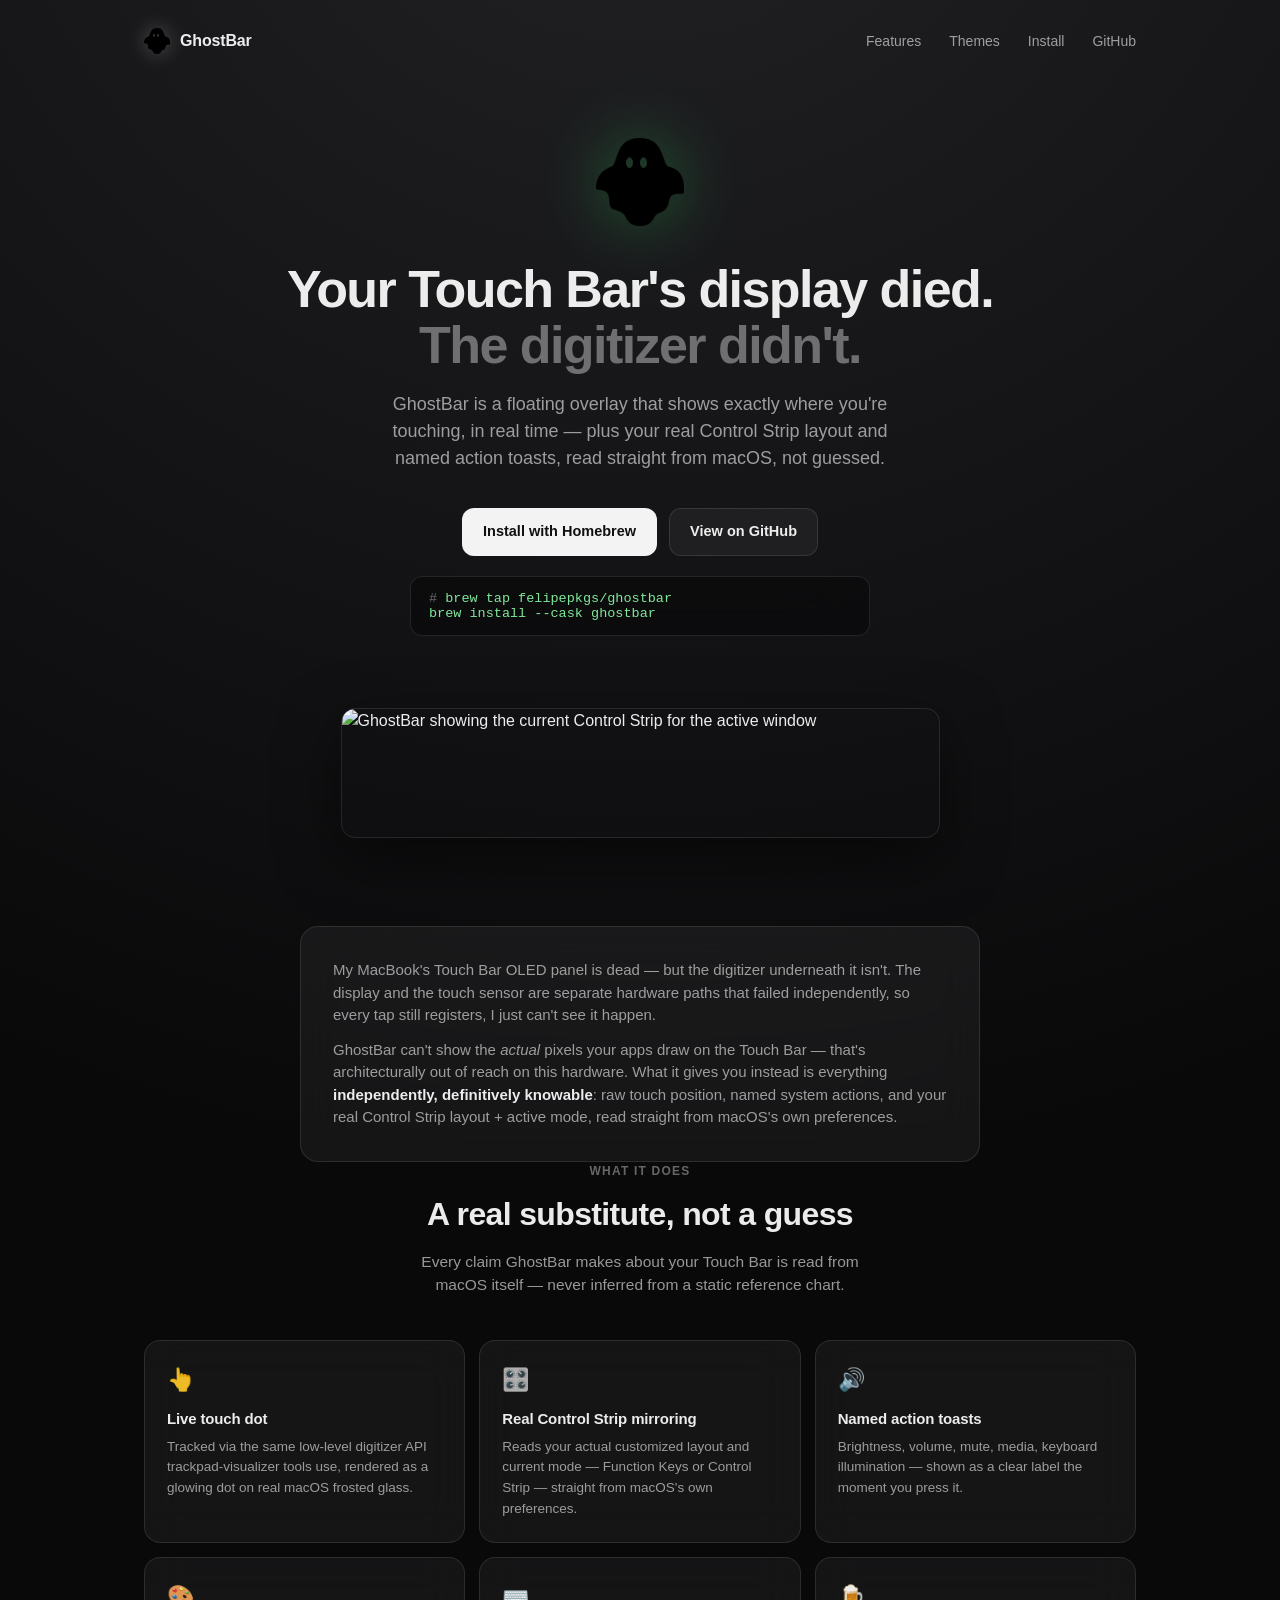
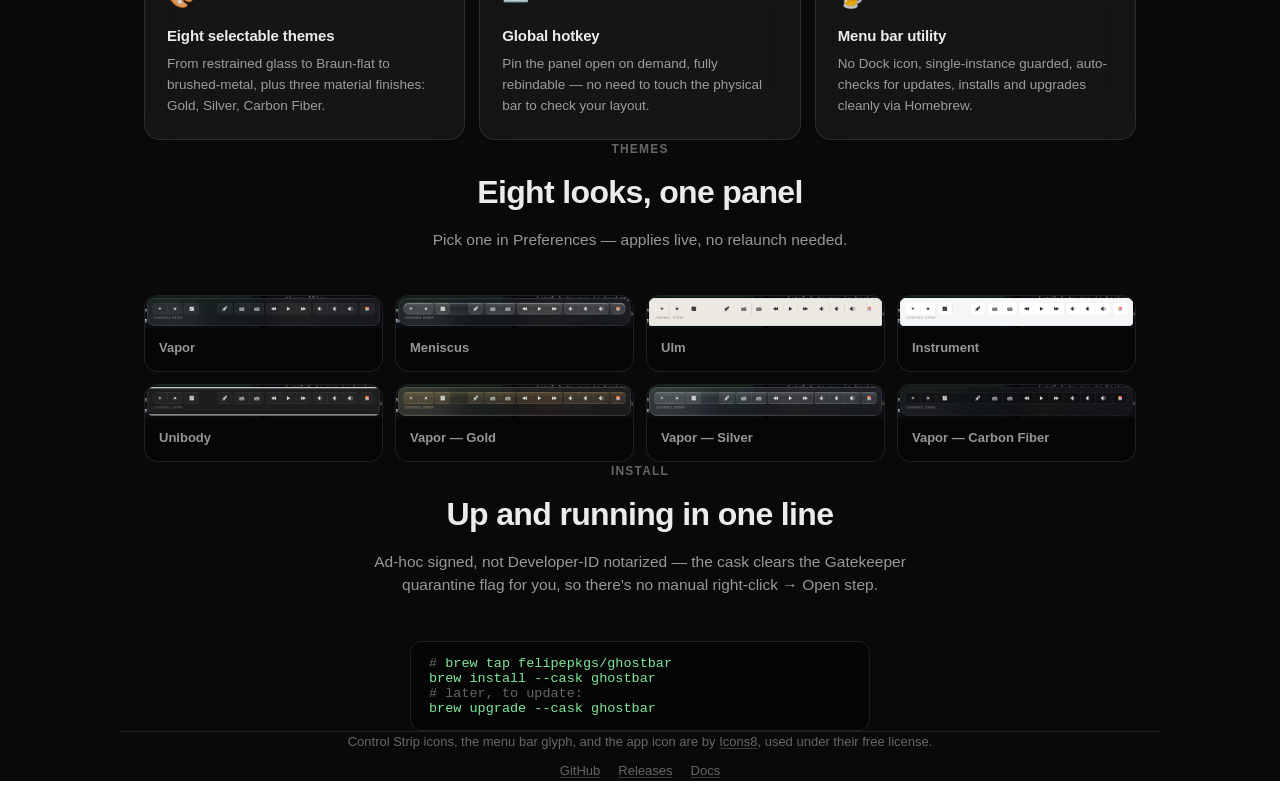
==== index.html @ c935c950 "feat: GhostBar landing page for GitHub Pages A single static page styled to echo the app's own Vapor" ====
<!DOCTYPE html>
<html lang="en">
<head>
<meta charset="UTF-8">
<meta name="viewport" content="width=device-width, initial-scale=1.0">
<title>GhostBar — a Touch Bar you can still feel</title>
<meta name="description" content="GhostBar mirrors a dead Touch Bar's display using the still-working digitizer underneath — live touch position, real Control Strip layout, named action toasts.">
<link rel="icon" href="images/ghost-logo.png">
<style>
  :root {
    --bg-top: #1a1a1d;
    --bg-bottom: #09090a;
    --glass: rgba(255,255,255,0.05);
    --glass-border: rgba(255,255,255,0.10);
    --glass-strong: rgba(255,255,255,0.09);
    --text: rgba(255,255,255,0.92);
    --text-dim: rgba(255,255,255,0.58);
    --text-faint: rgba(255,255,255,0.38);
    --accent: #30d158;
    --accent-glow: rgba(48,209,88,0.35);
  }
  * { box-sizing: border-box; }
  html { scroll-behavior: smooth; }
  body {
    margin: 0;
    background: radial-gradient(ellipse 120% 60% at 50% -10%, #232326 0%, var(--bg-top) 32%, var(--bg-bottom) 100%);
    color: var(--text);
    font-family: -apple-system, BlinkMacSystemFont, "SF Pro Text", "Segoe UI", sans-serif;
    -webkit-font-smoothing: antialiased;
    line-height: 1.5;
  }
  a { color: inherit; }
  .wrap { max-width: 1040px; margin: 0 auto; padding: 0 24px; }

  /* ---- nav ---- */
  nav.wrap {
    display: flex;
    align-items: center;
    justify-content: space-between;
    padding-top: 28px;
    padding-bottom: 28px;
  }
  .brand { display: flex; align-items: center; gap: 10px; font-weight: 600; font-size: 16px; letter-spacing: -0.01em; }
  .brand img { width: 26px; height: 26px; filter: drop-shadow(0 0 10px rgba(255,255,255,0.25)); }
  .nav-links { display: flex; gap: 28px; font-size: 14px; color: var(--text-dim); }
  .nav-links a { text-decoration: none; transition: color .15s ease; }
  .nav-links a:hover { color: var(--text); }

  /* ---- hero ---- */
  header.hero { text-align: center; padding: 56px 24px 8px; }
  .hero-ghost { width: 88px; height: 88px; margin: 0 auto 28px; filter: drop-shadow(0 0 32px var(--accent-glow)); }
  h1 {
    font-size: clamp(32px, 5vw, 52px);
    font-weight: 650;
    letter-spacing: -0.03em;
    line-height: 1.08;
    margin: 0 0 18px;
    text-wrap: balance;
  }
  h1 .dim { color: var(--text-faint); }
  .subhead {
    max-width: 560px;
    margin: 0 auto 36px;
    color: var(--text-dim);
    font-size: 18px;
    text-wrap: balance;
  }
  .cta-row { display: flex; flex-wrap: wrap; gap: 12px; justify-content: center; margin-bottom: 20px; }
  .btn {
    display: inline-flex;
    align-items: center;
    gap: 8px;
    padding: 12px 20px;
    border-radius: 12px;
    font-size: 14.5px;
    font-weight: 550;
    text-decoration: none;
    border: 1px solid var(--glass-border);
    transition: transform .15s ease, background .15s ease;
  }
  .btn:hover { transform: translateY(-1px); }
  .btn-primary { background: rgba(255,255,255,0.95); color: #101012; border-color: transparent; }
  .btn-primary:hover { background: #fff; }
  .btn-ghost { background: var(--glass); color: var(--text); backdrop-filter: blur(20px); }
  .btn-ghost:hover { background: var(--glass-strong); }

  .install-block {
    max-width: 460px;
    margin: 0 auto 64px;
    padding: 14px 18px;
    border-radius: 12px;
    background: rgba(0,0,0,0.35);
    border: 1px solid var(--glass-border);
    backdrop-filter: blur(20px);
    font: 13.5px ui-monospace, "SF Mono", Menlo, monospace;
    color: rgba(140,255,170,0.9);
    text-align: left;
    overflow-x: auto;
    white-space: pre;
  }
  .install-block .muted { color: var(--text-faint); }

  /* ---- demo ---- */
  .demo {
    display: flex;
    justify-content: center;
    padding: 0 24px 88px;
  }
  .demo img {
    max-width: 100%;
    border-radius: 14px;
    border: 1px solid var(--glass-border);
    box-shadow: 0 20px 60px rgba(0,0,0,0.5);
  }

  /* ---- sections ---- */
  section { padding: 64px 0; }
  .section-head { text-align: center; max-width: 560px; margin: 0 auto 44px; }
  .eyebrow {
    display: block;
    font-size: 12px;
    font-weight: 650;
    letter-spacing: 0.10em;
    text-transform: uppercase;
    color: var(--text-faint);
    margin-bottom: 10px;
  }
  h2 { font-size: clamp(24px, 3.4vw, 32px); font-weight: 620; letter-spacing: -0.02em; margin: 0 0 12px; text-wrap: balance; }
  .section-head p { color: var(--text-dim); font-size: 15.5px; margin: 0; text-wrap: balance; }

  /* ---- features ---- */
  .features {
    display: grid;
    grid-template-columns: repeat(3, 1fr);
    gap: 14px;
  }
  .feature {
    padding: 22px;
    border-radius: 16px;
    background: var(--glass);
    border: 1px solid var(--glass-border);
    backdrop-filter: blur(20px);
  }
  .feature .icon { font-size: 22px; margin-bottom: 12px; display: block; }
  .feature h3 { font-size: 15px; font-weight: 620; margin: 0 0 6px; letter-spacing: -0.01em; }
  .feature p { font-size: 13.5px; color: var(--text-dim); margin: 0; line-height: 1.55; }

  /* ---- themes ---- */
  .theme-grid {
    display: grid;
    grid-template-columns: repeat(4, 1fr);
    gap: 12px;
  }
  .theme-card {
    border-radius: 14px;
    overflow: hidden;
    background: rgba(0,0,0,0.3);
    border: 1px solid var(--glass-border);
  }
  .theme-card img { display: block; width: 100%; height: auto; }
  .theme-card .label {
    padding: 10px 14px 14px;
    font-size: 13px;
    font-weight: 560;
    color: var(--text-dim);
  }

  /* ---- why ---- */
  .why {
    max-width: 680px;
    margin: 0 auto;
    padding: 32px;
    border-radius: 18px;
    background: var(--glass);
    border: 1px solid var(--glass-border);
    backdrop-filter: blur(20px);
  }
  .why p { color: var(--text-dim); font-size: 15px; margin: 0 0 12px; }
  .why p:last-child { margin-bottom: 0; }
  .why strong { color: var(--text); font-weight: 600; }

  /* ---- footer ---- */
  footer {
    border-top: 1px solid var(--glass-border);
    padding: 32px 0 44px;
    text-align: center;
    color: var(--text-faint);
    font-size: 13px;
  }
  footer a { text-decoration: underline; text-underline-offset: 2px; text-decoration-color: rgba(255,255,255,0.2); }
  footer .foot-links { margin-top: 10px; display: flex; gap: 18px; justify-content: center; }

  @media (max-width: 720px) {
    .features { grid-template-columns: 1fr 1fr; }
    .theme-grid { grid-template-columns: 1fr 1fr; }
    .nav-links { display: none; }
  }
  @media (max-width: 460px) {
    .features { grid-template-columns: 1fr; }
    .theme-grid { grid-template-columns: 1fr; }
  }
</style>
</head>
<body>

<nav class="wrap">
  <div class="brand"><img src="images/ghost-logo.png" alt=""> GhostBar</div>
  <div class="nav-links">
    <a href="#features">Features</a>
    <a href="#themes">Themes</a>
    <a href="#install">Install</a>
    <a href="https://github.com/felipepkgs/GhostBar">GitHub</a>
  </div>
</nav>

<header class="hero">
  <img class="hero-ghost" src="images/ghost-logo.png" alt="GhostBar">
  <h1>Your Touch Bar's display died.<br><span class="dim">The digitizer didn't.</span></h1>
  <p class="subhead">GhostBar is a floating overlay that shows exactly where you're touching, in real time — plus your real Control Strip layout and named action toasts, read straight from macOS, not guessed.</p>
  <div class="cta-row">
    <a class="btn btn-primary" href="#install">Install with Homebrew</a>
    <a class="btn btn-ghost" href="https://github.com/felipepkgs/GhostBar">View on GitHub</a>
  </div>
  <div class="install-block"><span class="muted"># </span>brew tap felipepkgs/ghostbar
brew install --cask ghostbar</div>
</header>

<div class="demo">
  <img src="https://github.com/user-attachments/assets/3cfc8b37-b367-4935-b3df-170f5f82fe97" alt="GhostBar showing the current Control Strip for the active window" width="599" height="130">
</div>

<section id="why" class="wrap">
  <div class="why">
    <p>My MacBook's Touch Bar OLED panel is dead — but the digitizer underneath it isn't. The display and the touch sensor are separate hardware paths that failed independently, so every tap still registers, I just can't see it happen.</p>
    <p>GhostBar can't show the <em>actual</em> pixels your apps draw on the Touch Bar — that's architecturally out of reach on this hardware. What it gives you instead is everything <strong>independently, definitively knowable</strong>: raw touch position, named system actions, and your real Control Strip layout + active mode, read straight from macOS's own preferences.</p>
  </div>
</section>

<section id="features" class="wrap">
  <div class="section-head">
    <span class="eyebrow">What it does</span>
    <h2>A real substitute, not a guess</h2>
    <p>Every claim GhostBar makes about your Touch Bar is read from macOS itself — never inferred from a static reference chart.</p>
  </div>
  <div class="features">
    <div class="feature">
      <span class="icon">👆</span>
      <h3>Live touch dot</h3>
      <p>Tracked via the same low-level digitizer API trackpad-visualizer tools use, rendered as a glowing dot on real macOS frosted glass.</p>
    </div>
    <div class="feature">
      <span class="icon">🎛️</span>
      <h3>Real Control Strip mirroring</h3>
      <p>Reads your actual customized layout and current mode — Function Keys or Control Strip — straight from macOS's own preferences.</p>
    </div>
    <div class="feature">
      <span class="icon">🔊</span>
      <h3>Named action toasts</h3>
      <p>Brightness, volume, mute, media, keyboard illumination — shown as a clear label the moment you press it.</p>
    </div>
    <div class="feature">
      <span class="icon">🎨</span>
      <h3>Eight selectable themes</h3>
      <p>From restrained glass to Braun-flat to brushed-metal, plus three material finishes: Gold, Silver, Carbon Fiber.</p>
    </div>
    <div class="feature">
      <span class="icon">⌨️</span>
      <h3>Global hotkey</h3>
      <p>Pin the panel open on demand, fully rebindable — no need to touch the physical bar to check your layout.</p>
    </div>
    <div class="feature">
      <span class="icon">🍺</span>
      <h3>Menu bar utility</h3>
      <p>No Dock icon, single-instance guarded, auto-checks for updates, installs and upgrades cleanly via Homebrew.</p>
    </div>
  </div>
</section>

<section id="themes" class="wrap">
  <div class="section-head">
    <span class="eyebrow">Themes</span>
    <h2>Eight looks, one panel</h2>
    <p>Pick one in Preferences — applies live, no relaunch needed.</p>
  </div>
  <div class="theme-grid">
    <div class="theme-card"><img src="images/theme-vapor.png" alt="Vapor theme"><div class="label">Vapor</div></div>
    <div class="theme-card"><img src="images/theme-meniscus.png" alt="Meniscus theme"><div class="label">Meniscus</div></div>
    <div class="theme-card"><img src="images/theme-ulm.png" alt="Ulm theme"><div class="label">Ulm</div></div>
    <div class="theme-card"><img src="images/theme-instrument.png" alt="Instrument theme"><div class="label">Instrument</div></div>
    <div class="theme-card"><img src="images/theme-unibody.png" alt="Unibody theme"><div class="label">Unibody</div></div>
    <div class="theme-card"><img src="images/theme-vapor-gold.png" alt="Vapor Gold theme"><div class="label">Vapor — Gold</div></div>
    <div class="theme-card"><img src="images/theme-vapor-silver.png" alt="Vapor Silver theme"><div class="label">Vapor — Silver</div></div>
    <div class="theme-card"><img src="images/theme-vapor-carbon.png" alt="Vapor Carbon Fiber theme"><div class="label">Vapor — Carbon Fiber</div></div>
  </div>
</section>

<section id="install" class="wrap">
  <div class="section-head">
    <span class="eyebrow">Install</span>
    <h2>Up and running in one line</h2>
    <p>Ad-hoc signed, not Developer-ID notarized — the cask clears the Gatekeeper quarantine flag for you, so there's no manual right-click → Open step.</p>
  </div>
  <div class="install-block" style="margin-bottom: 0;"><span class="muted"># </span>brew tap felipepkgs/ghostbar
brew install --cask ghostbar
<span class="muted"># later, to update:</span>
brew upgrade --cask ghostbar</div>
</section>

<footer class="wrap">
  <div>Control Strip icons, the menu bar glyph, and the app icon are by <a href="https://icons8.com">Icons8</a>, used under their free license.</div>
  <div class="foot-links">
    <a href="https://github.com/felipepkgs/GhostBar">GitHub</a>
    <a href="https://github.com/felipepkgs/GhostBar/releases">Releases</a>
    <a href="https://github.com/felipepkgs/GhostBar/blob/master/docs/architecture.md">Docs</a>
  </div>
</footer>

</body>
</html>
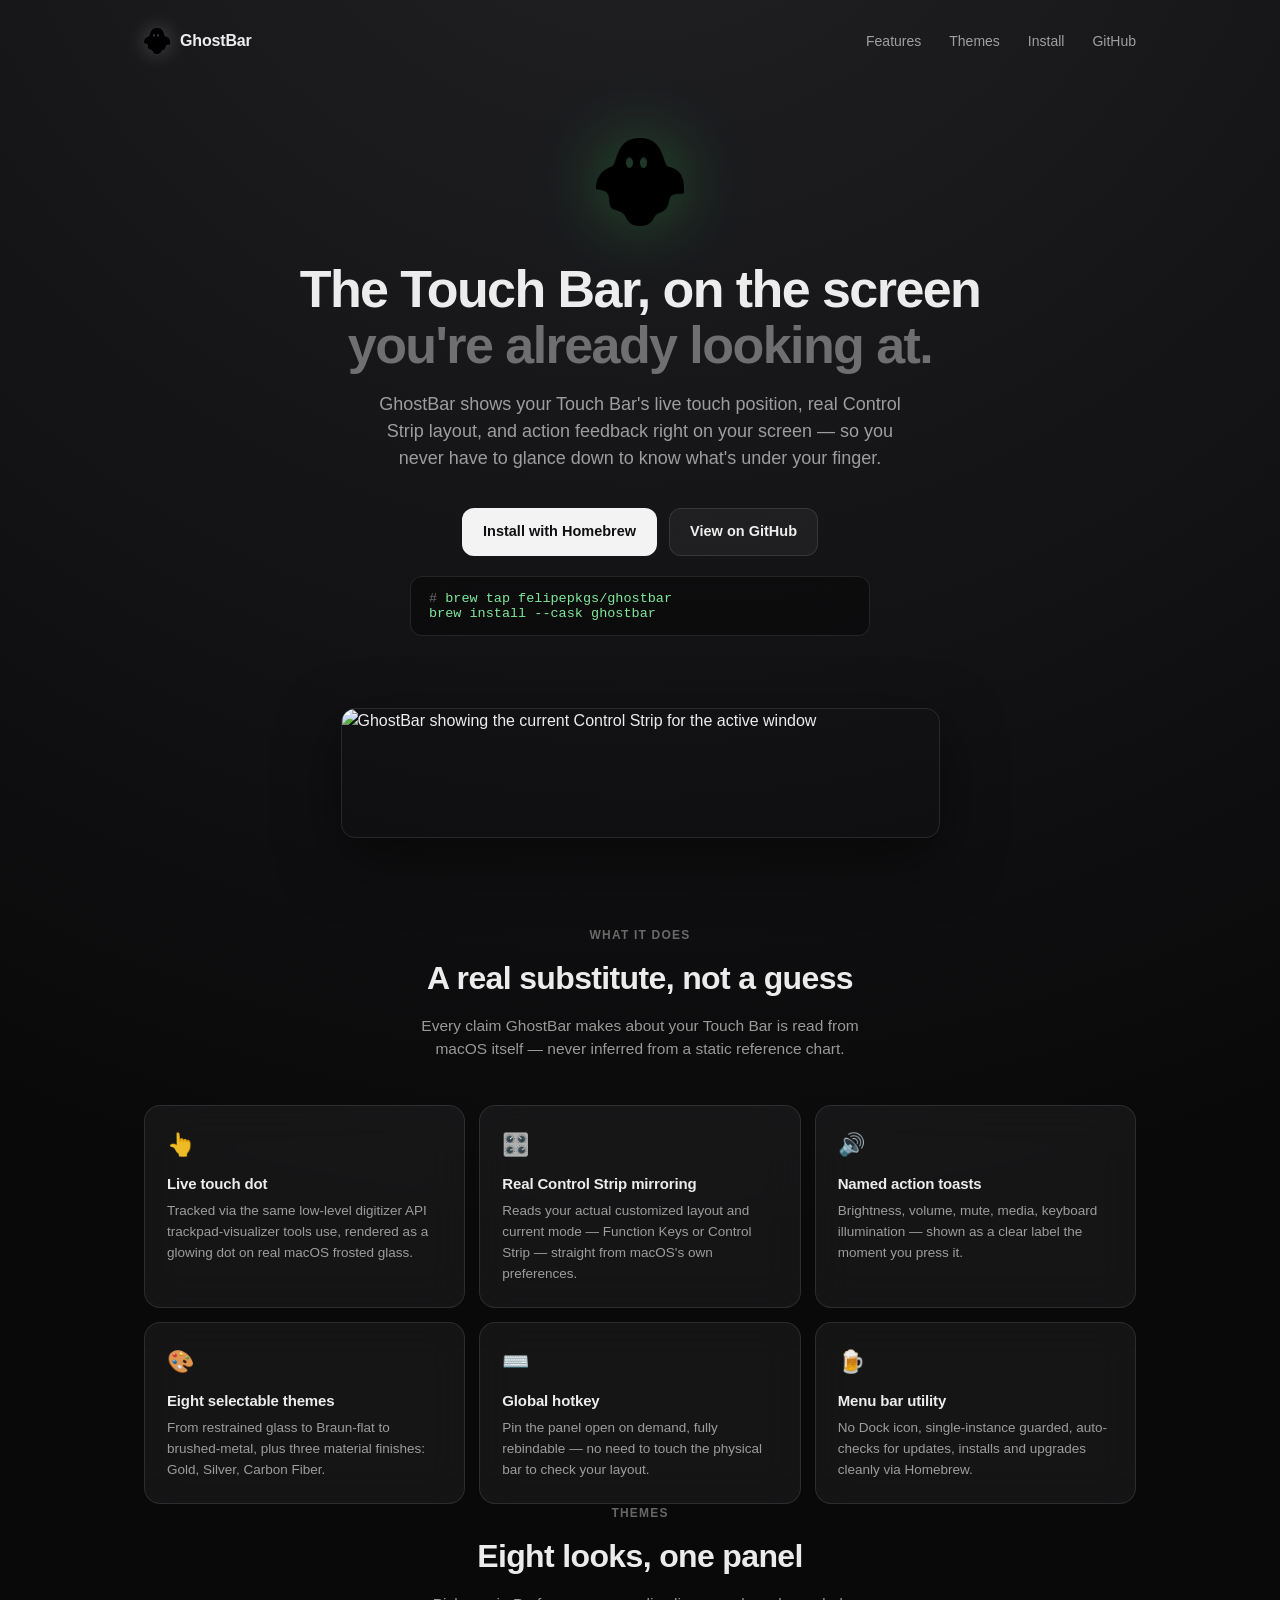
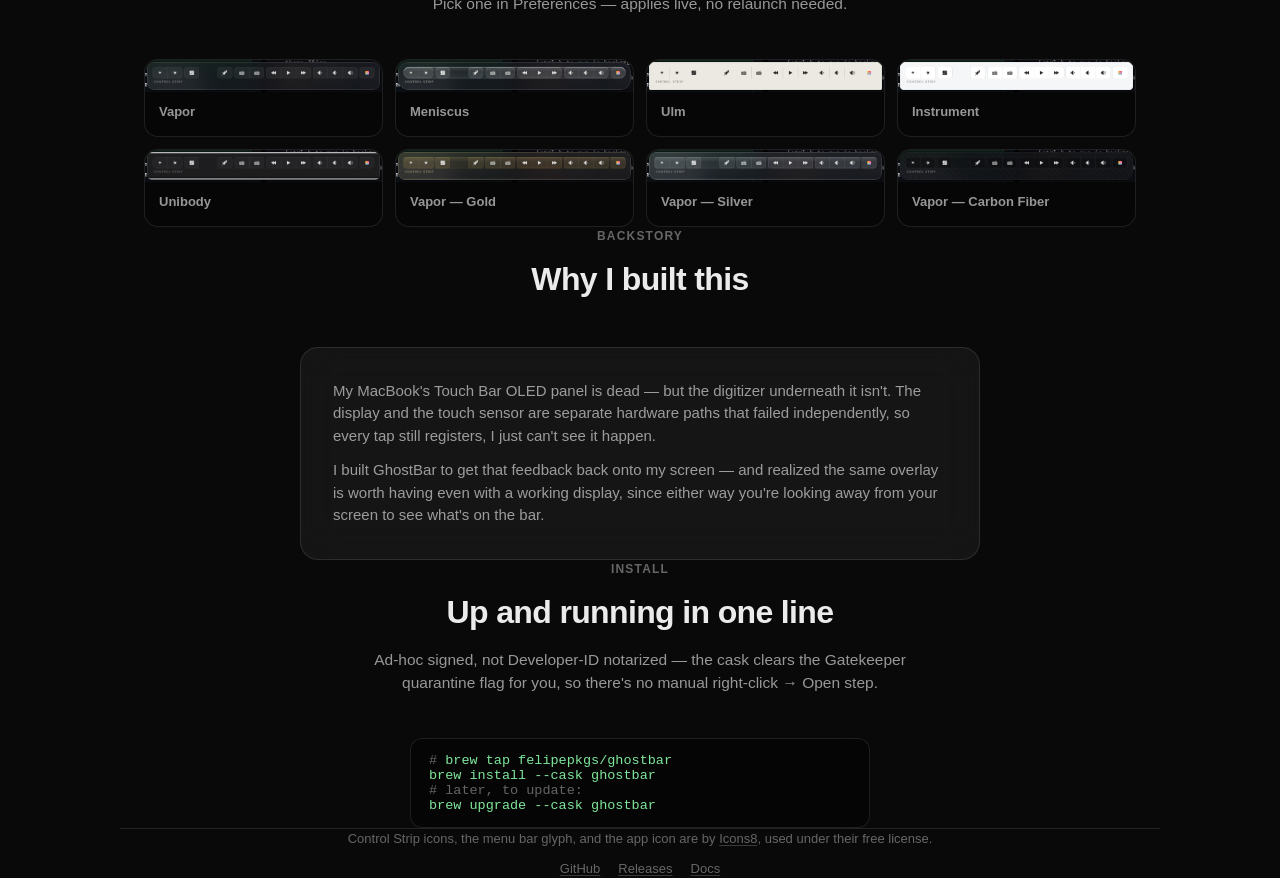
==== commit 59d0f2a1: "copy: reframe around "don't look down", move origin story to its own section Hero now leads with the" ====
--- a/index.html
+++ b/index.html
@@ -3,8 +3,8 @@
 <head>
 <meta charset="UTF-8">
 <meta name="viewport" content="width=device-width, initial-scale=1.0">
-<title>GhostBar — a Touch Bar you can still feel</title>
-<meta name="description" content="GhostBar mirrors a dead Touch Bar's display using the still-working digitizer underneath — live touch position, real Control Strip layout, named action toasts.">
+<title>GhostBar</title>
+<meta name="description" content="The Touch Bar, on the screen you're already looking at. Live touch position, real Control Strip layout, and action feedback — no more glancing down.">
 <link rel="icon" href="images/ghost-logo.png">
 <style>
   :root {
@@ -215,8 +215,8 @@
 
 <header class="hero">
   <img class="hero-ghost" src="images/ghost-logo.png" alt="GhostBar">
-  <h1>Your Touch Bar's display died.<br><span class="dim">The digitizer didn't.</span></h1>
-  <p class="subhead">GhostBar is a floating overlay that shows exactly where you're touching, in real time — plus your real Control Strip layout and named action toasts, read straight from macOS, not guessed.</p>
+  <h1>The Touch Bar, on the screen<br><span class="dim">you're already looking at.</span></h1>
+  <p class="subhead">GhostBar shows your Touch Bar's live touch position, real Control Strip layout, and action feedback right on your screen — so you never have to glance down to know what's under your finger.</p>
   <div class="cta-row">
     <a class="btn btn-primary" href="#install">Install with Homebrew</a>
     <a class="btn btn-ghost" href="https://github.com/felipepkgs/GhostBar">View on GitHub</a>
@@ -228,13 +228,6 @@
 <div class="demo">
   <img src="https://github.com/user-attachments/assets/3cfc8b37-b367-4935-b3df-170f5f82fe97" alt="GhostBar showing the current Control Strip for the active window" width="599" height="130">
 </div>
-
-<section id="why" class="wrap">
-  <div class="why">
-    <p>My MacBook's Touch Bar OLED panel is dead — but the digitizer underneath it isn't. The display and the touch sensor are separate hardware paths that failed independently, so every tap still registers, I just can't see it happen.</p>
-    <p>GhostBar can't show the <em>actual</em> pixels your apps draw on the Touch Bar — that's architecturally out of reach on this hardware. What it gives you instead is everything <strong>independently, definitively knowable</strong>: raw touch position, named system actions, and your real Control Strip layout + active mode, read straight from macOS's own preferences.</p>
-  </div>
-</section>
 
 <section id="features" class="wrap">
   <div class="section-head">
@@ -294,6 +287,17 @@
   </div>
 </section>
 
+<section id="why-built" class="wrap">
+  <div class="section-head">
+    <span class="eyebrow">Backstory</span>
+    <h2>Why I built this</h2>
+  </div>
+  <div class="why">
+    <p>My MacBook's Touch Bar OLED panel is dead — but the digitizer underneath it isn't. The display and the touch sensor are separate hardware paths that failed independently, so every tap still registers, I just can't see it happen.</p>
+    <p>I built GhostBar to get that feedback back onto my screen — and realized the same overlay is worth having even with a working display, since either way you're looking away from your screen to see what's on the bar.</p>
+  </div>
+</section>
+
 <section id="install" class="wrap">
   <div class="section-head">
     <span class="eyebrow">Install</span>
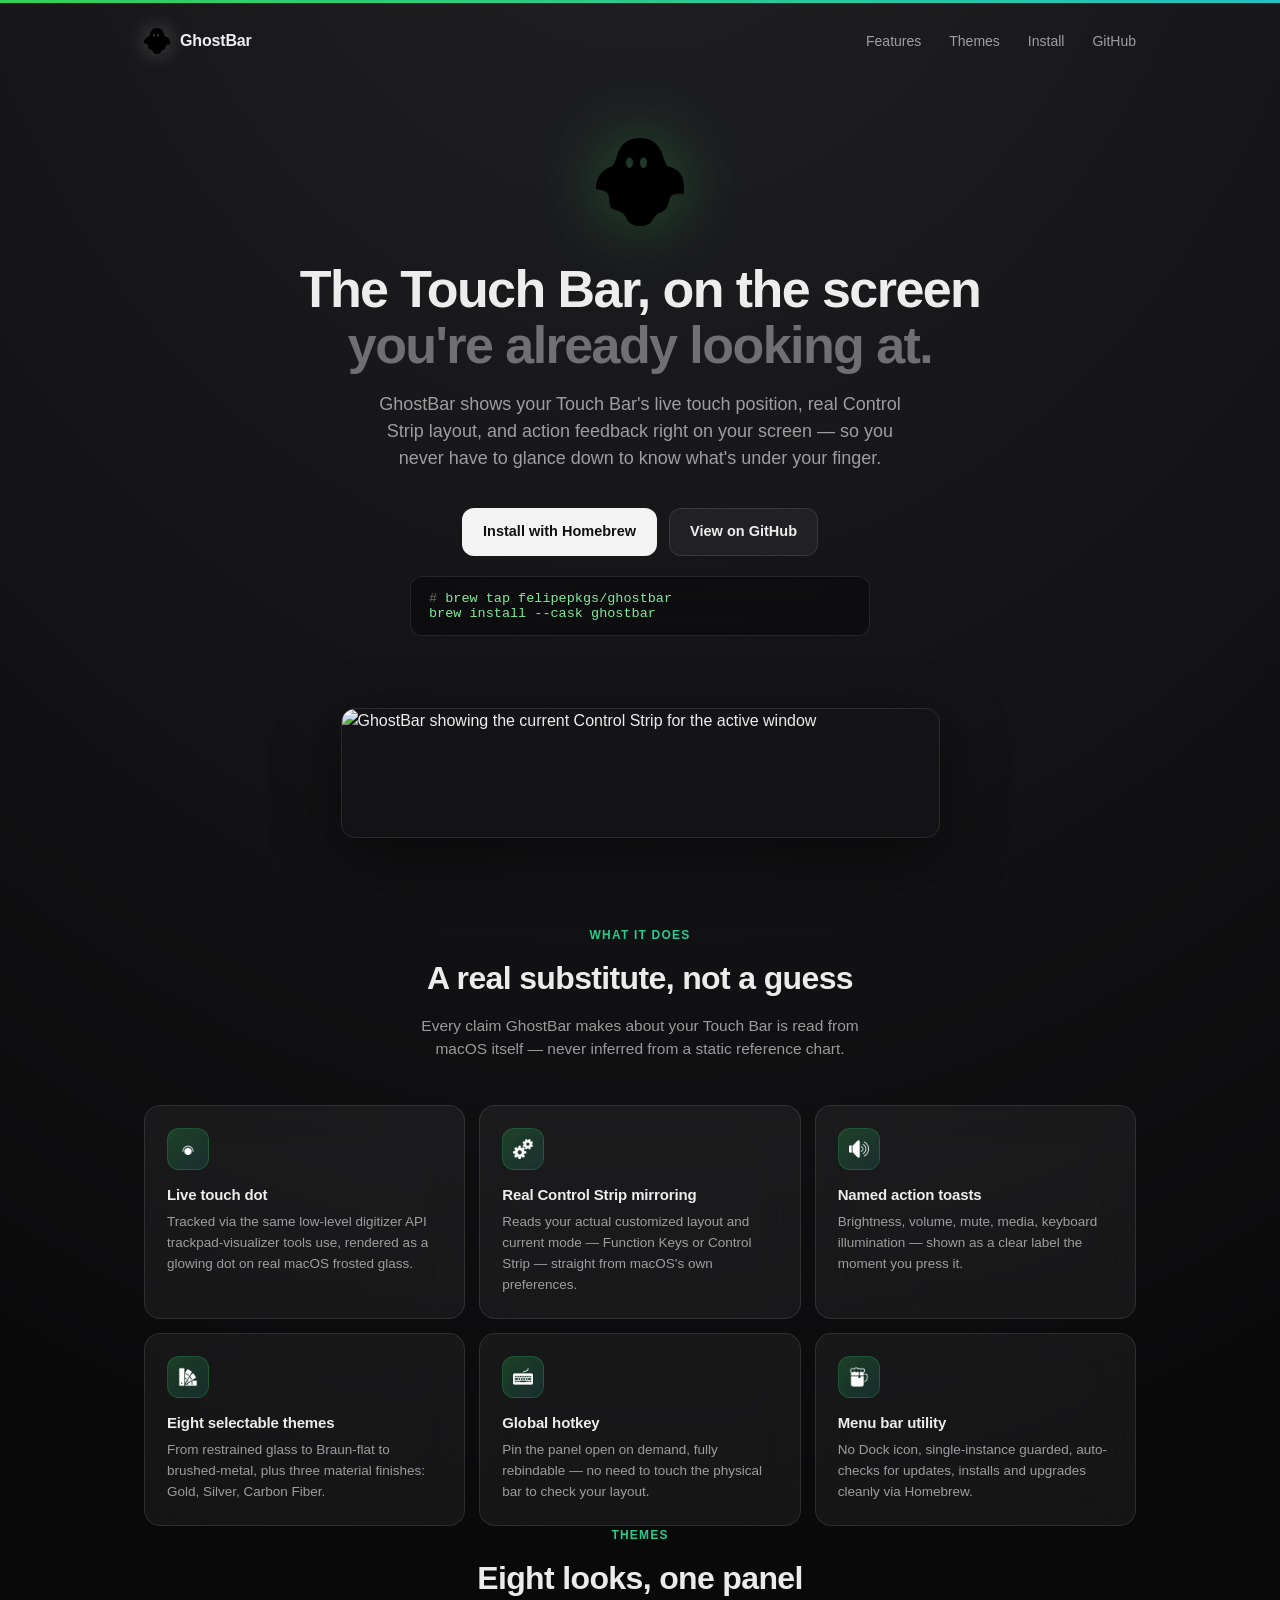
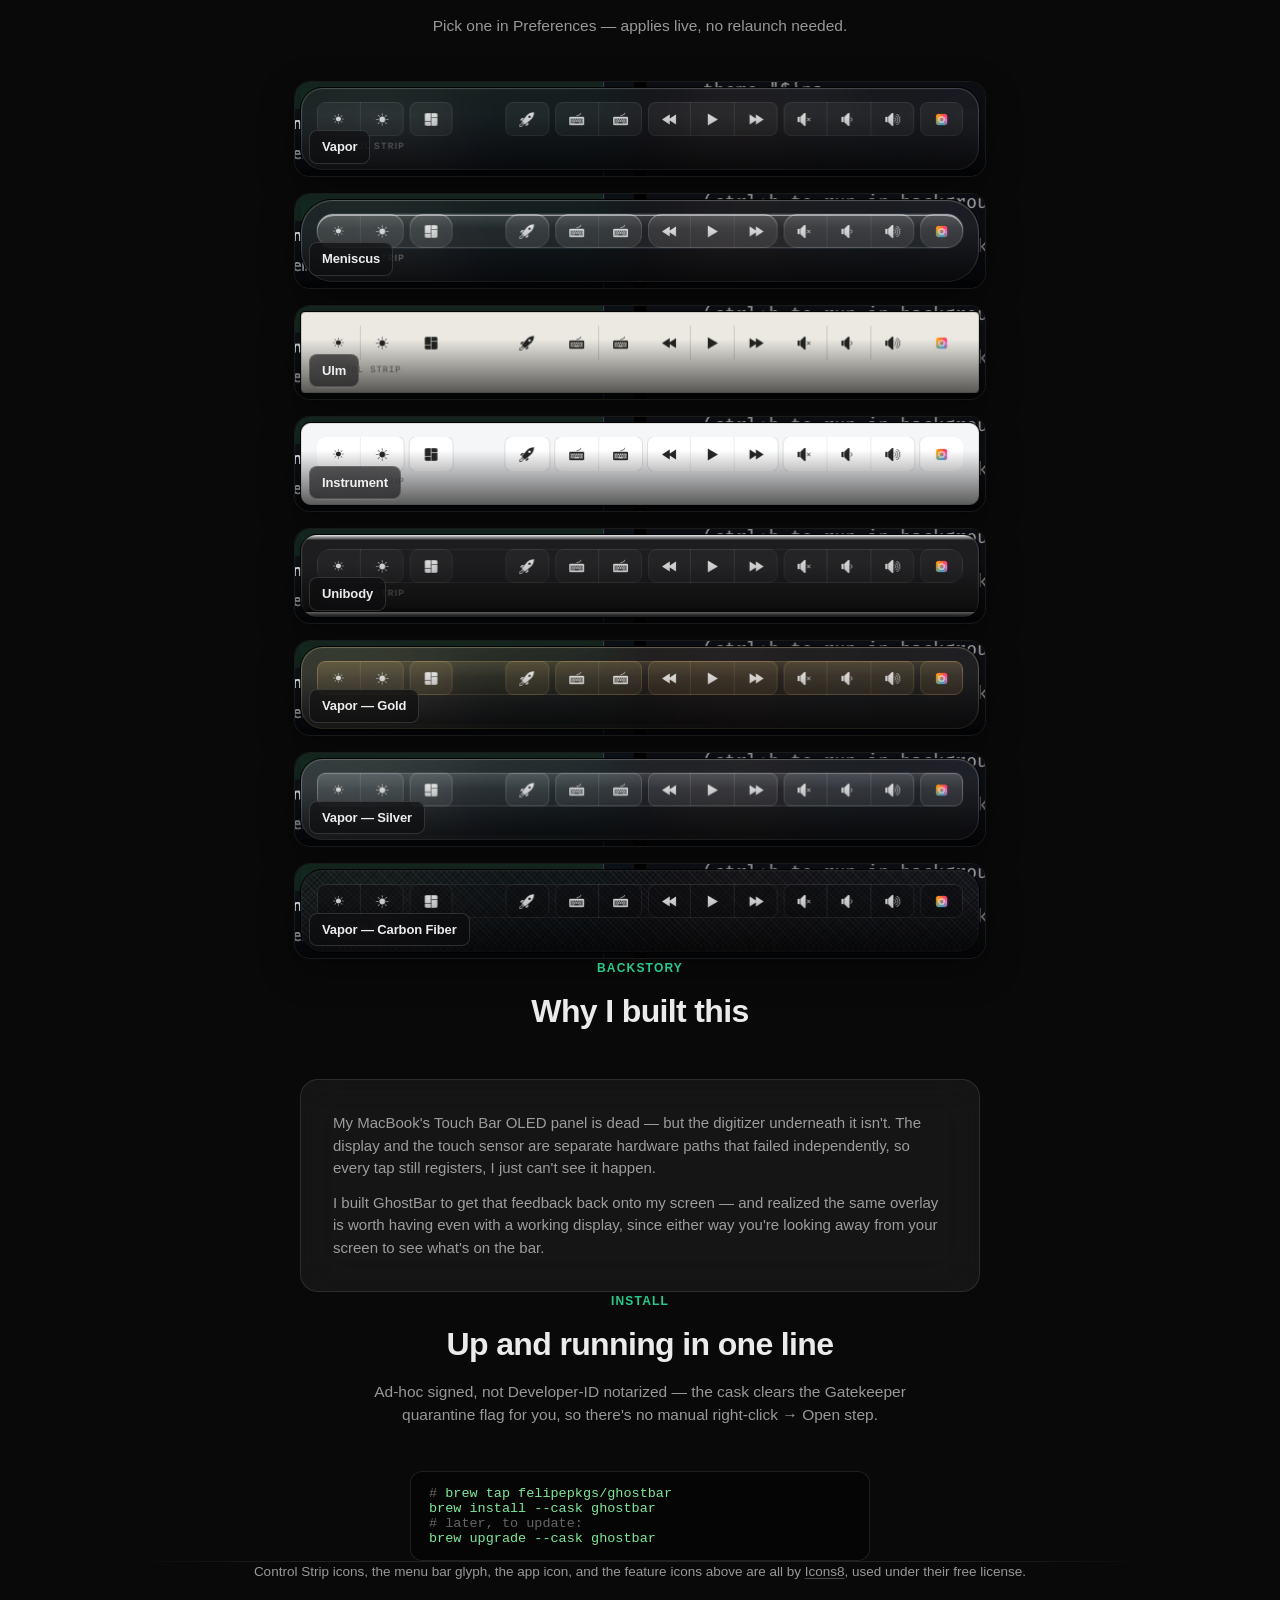
==== commit 860b03bc: "polish: fix overscroll white flash, Icons8 feature icons, full-width theme cards, gradient accents, " ====
--- a/index.html
+++ b/index.html
@@ -17,12 +17,15 @@
     --text-dim: rgba(255,255,255,0.58);
     --text-faint: rgba(255,255,255,0.38);
     --accent: #30d158;
+    --accent-2: #22c1c3;
     --accent-glow: rgba(48,209,88,0.35);
+    --accent-gradient: linear-gradient(135deg, var(--accent), var(--accent-2));
   }
   * { box-sizing: border-box; }
-  html { scroll-behavior: smooth; }
+  html { scroll-behavior: smooth; background: var(--bg-bottom); }
   body {
     margin: 0;
+    overflow-x: hidden;
     background: radial-gradient(ellipse 120% 60% at 50% -10%, #232326 0%, var(--bg-top) 32%, var(--bg-bottom) 100%);
     color: var(--text);
     font-family: -apple-system, BlinkMacSystemFont, "SF Pro Text", "Segoe UI", sans-serif;
@@ -31,6 +34,9 @@
   }
   a { color: inherit; }
   .wrap { max-width: 1040px; margin: 0 auto; padding: 0 24px; }
+
+  /* ---- top accent bar ---- */
+  .top-bar { position: fixed; top: 0; left: 0; right: 0; height: 3px; background: var(--accent-gradient); z-index: 50; }
 
   /* ---- nav ---- */
   nav.wrap {
@@ -102,10 +108,21 @@
 
   /* ---- demo ---- */
   .demo {
+    position: relative;
     display: flex;
     justify-content: center;
     padding: 0 24px 88px;
   }
+  .demo::before {
+    content: "";
+    position: absolute;
+    left: 50%; top: 50%;
+    width: min(760px, 90%); height: 260px;
+    transform: translate(-50%, -50%);
+    background: radial-gradient(ellipse, rgba(48,209,88,0.16), rgba(34,193,195,0.08) 55%, transparent 75%);
+    filter: blur(30px);
+    z-index: -1;
+  }
   .demo img {
     max-width: 100%;
     border-radius: 14px;
@@ -114,7 +131,8 @@
   }
 
   /* ---- sections ---- */
-  section { padding: 64px 0; }
+  section { padding: 64px 0; position: relative; }
+  .section-wash { position: absolute; top: 0; bottom: 0; left: 50%; width: 100vw; transform: translateX(-50%); z-index: -1; pointer-events: none; }
   .section-head { text-align: center; max-width: 560px; margin: 0 auto 44px; }
   .eyebrow {
     display: block;
@@ -122,7 +140,10 @@
     font-weight: 650;
     letter-spacing: 0.10em;
     text-transform: uppercase;
-    color: var(--text-faint);
+    background: var(--accent-gradient);
+    -webkit-background-clip: text;
+    background-clip: text;
+    color: transparent;
     margin-bottom: 10px;
   }
   h2 { font-size: clamp(24px, 3.4vw, 32px); font-weight: 620; letter-spacing: -0.02em; margin: 0 0 12px; text-wrap: balance; }
@@ -140,29 +161,63 @@
     background: var(--glass);
     border: 1px solid var(--glass-border);
     backdrop-filter: blur(20px);
-  }
-  .feature .icon { font-size: 22px; margin-bottom: 12px; display: block; }
+    transition: transform .18s ease, border-color .18s ease, background .18s ease;
+  }
+  .feature:hover {
+    transform: translateY(-2px);
+    border-color: rgba(48,209,88,0.28);
+    background: var(--glass-strong);
+  }
+  .icon-badge {
+    display: flex;
+    align-items: center;
+    justify-content: center;
+    width: 42px; height: 42px;
+    border-radius: 12px;
+    margin-bottom: 14px;
+    background: linear-gradient(135deg, rgba(48,209,88,0.22), rgba(34,193,195,0.12));
+    border: 1px solid rgba(48,209,88,0.22);
+  }
+  .icon-badge img { width: 20px; height: 20px; display: block; }
   .feature h3 { font-size: 15px; font-weight: 620; margin: 0 0 6px; letter-spacing: -0.01em; }
   .feature p { font-size: 13.5px; color: var(--text-dim); margin: 0; line-height: 1.55; }
 
   /* ---- themes ---- */
   .theme-grid {
-    display: grid;
-    grid-template-columns: repeat(4, 1fr);
-    gap: 12px;
+    display: flex;
+    flex-direction: column;
+    gap: 16px;
   }
   .theme-card {
-    border-radius: 14px;
+    position: relative;
+    width: 100%;
+    max-width: 692px;
+    margin: 0 auto;
+    border-radius: 16px;
     overflow: hidden;
-    background: rgba(0,0,0,0.3);
-    border: 1px solid var(--glass-border);
+    background: #000;
+    border: 1px solid var(--glass-border);
+    box-shadow: 0 12px 34px rgba(0,0,0,0.35);
   }
   .theme-card img { display: block; width: 100%; height: auto; }
-  .theme-card .label {
-    padding: 10px 14px 14px;
+  .theme-card::after {
+    content: "";
+    position: absolute; left: 0; right: 0; bottom: 0; height: 65%;
+    background: linear-gradient(180deg, transparent, rgba(0,0,0,0.7));
+    pointer-events: none;
+  }
+  .theme-label {
+    position: absolute;
+    left: 14px; bottom: 12px;
+    z-index: 1;
+    padding: 6px 12px;
+    border-radius: 8px;
     font-size: 13px;
-    font-weight: 560;
-    color: var(--text-dim);
+    font-weight: 600;
+    letter-spacing: -0.01em;
+    background: rgba(12,12,14,0.6);
+    border: 1px solid rgba(255,255,255,0.14);
+    backdrop-filter: blur(12px);
   }
 
   /* ---- why ---- */
@@ -181,27 +236,32 @@
 
   /* ---- footer ---- */
   footer {
-    border-top: 1px solid var(--glass-border);
-    padding: 32px 0 44px;
+    position: relative;
+    border-top: 1px solid transparent;
+    background-image: linear-gradient(var(--bg-bottom), var(--bg-bottom)), linear-gradient(90deg, transparent, var(--glass-border) 20%, var(--glass-border) 80%, transparent);
+    background-origin: border-box;
+    background-clip: padding-box, border-box;
+    padding: 40px 0 52px;
     text-align: center;
-    color: var(--text-faint);
-    font-size: 13px;
-  }
-  footer a { text-decoration: underline; text-underline-offset: 2px; text-decoration-color: rgba(255,255,255,0.2); }
-  footer .foot-links { margin-top: 10px; display: flex; gap: 18px; justify-content: center; }
+    color: var(--text-dim);
+    font-size: 13.5px;
+  }
+  footer a { text-decoration: underline; text-underline-offset: 2px; text-decoration-color: rgba(255,255,255,0.25); transition: color .15s ease; }
+  footer a:hover { color: var(--accent); }
+  footer .foot-links { margin-top: 14px; display: flex; gap: 22px; justify-content: center; font-size: 13px; color: var(--text-faint); }
 
   @media (max-width: 720px) {
     .features { grid-template-columns: 1fr 1fr; }
-    .theme-grid { grid-template-columns: 1fr 1fr; }
     .nav-links { display: none; }
   }
   @media (max-width: 460px) {
     .features { grid-template-columns: 1fr; }
-    .theme-grid { grid-template-columns: 1fr; }
   }
 </style>
 </head>
 <body>
+
+<div class="top-bar"></div>
 
 <nav class="wrap">
   <div class="brand"><img src="images/ghost-logo.png" alt=""> GhostBar</div>
@@ -230,6 +290,7 @@
 </div>
 
 <section id="features" class="wrap">
+  <div class="section-wash" style="background: radial-gradient(ellipse 70% 100% at 50% 0%, rgba(48,209,88,0.045), transparent 70%);"></div>
   <div class="section-head">
     <span class="eyebrow">What it does</span>
     <h2>A real substitute, not a guess</h2>
@@ -237,32 +298,32 @@
   </div>
   <div class="features">
     <div class="feature">
-      <span class="icon">👆</span>
+      <span class="icon-badge"><img src="images/icons/touch.png" alt=""></span>
       <h3>Live touch dot</h3>
       <p>Tracked via the same low-level digitizer API trackpad-visualizer tools use, rendered as a glowing dot on real macOS frosted glass.</p>
     </div>
     <div class="feature">
-      <span class="icon">🎛️</span>
+      <span class="icon-badge"><img src="images/icons/control-strip.png" alt=""></span>
       <h3>Real Control Strip mirroring</h3>
       <p>Reads your actual customized layout and current mode — Function Keys or Control Strip — straight from macOS's own preferences.</p>
     </div>
     <div class="feature">
-      <span class="icon">🔊</span>
+      <span class="icon-badge"><img src="images/icons/volume.png" alt=""></span>
       <h3>Named action toasts</h3>
       <p>Brightness, volume, mute, media, keyboard illumination — shown as a clear label the moment you press it.</p>
     </div>
     <div class="feature">
-      <span class="icon">🎨</span>
+      <span class="icon-badge"><img src="images/icons/palette.png" alt=""></span>
       <h3>Eight selectable themes</h3>
       <p>From restrained glass to Braun-flat to brushed-metal, plus three material finishes: Gold, Silver, Carbon Fiber.</p>
     </div>
     <div class="feature">
-      <span class="icon">⌨️</span>
+      <span class="icon-badge"><img src="images/icons/keyboard.png" alt=""></span>
       <h3>Global hotkey</h3>
       <p>Pin the panel open on demand, fully rebindable — no need to touch the physical bar to check your layout.</p>
     </div>
     <div class="feature">
-      <span class="icon">🍺</span>
+      <span class="icon-badge"><img src="images/icons/beer.png" alt=""></span>
       <h3>Menu bar utility</h3>
       <p>No Dock icon, single-instance guarded, auto-checks for updates, installs and upgrades cleanly via Homebrew.</p>
     </div>
@@ -270,20 +331,21 @@
 </section>
 
 <section id="themes" class="wrap">
+  <div class="section-wash" style="background: radial-gradient(ellipse 90% 100% at 50% 20%, rgba(34,193,195,0.05), transparent 70%);"></div>
   <div class="section-head">
     <span class="eyebrow">Themes</span>
     <h2>Eight looks, one panel</h2>
     <p>Pick one in Preferences — applies live, no relaunch needed.</p>
   </div>
   <div class="theme-grid">
-    <div class="theme-card"><img src="images/theme-vapor.png" alt="Vapor theme"><div class="label">Vapor</div></div>
-    <div class="theme-card"><img src="images/theme-meniscus.png" alt="Meniscus theme"><div class="label">Meniscus</div></div>
-    <div class="theme-card"><img src="images/theme-ulm.png" alt="Ulm theme"><div class="label">Ulm</div></div>
-    <div class="theme-card"><img src="images/theme-instrument.png" alt="Instrument theme"><div class="label">Instrument</div></div>
-    <div class="theme-card"><img src="images/theme-unibody.png" alt="Unibody theme"><div class="label">Unibody</div></div>
-    <div class="theme-card"><img src="images/theme-vapor-gold.png" alt="Vapor Gold theme"><div class="label">Vapor — Gold</div></div>
-    <div class="theme-card"><img src="images/theme-vapor-silver.png" alt="Vapor Silver theme"><div class="label">Vapor — Silver</div></div>
-    <div class="theme-card"><img src="images/theme-vapor-carbon.png" alt="Vapor Carbon Fiber theme"><div class="label">Vapor — Carbon Fiber</div></div>
+    <div class="theme-card"><img src="images/theme-vapor.png" alt="Vapor theme"><span class="theme-label">Vapor</span></div>
+    <div class="theme-card"><img src="images/theme-meniscus.png" alt="Meniscus theme"><span class="theme-label">Meniscus</span></div>
+    <div class="theme-card"><img src="images/theme-ulm.png" alt="Ulm theme"><span class="theme-label">Ulm</span></div>
+    <div class="theme-card"><img src="images/theme-instrument.png" alt="Instrument theme"><span class="theme-label">Instrument</span></div>
+    <div class="theme-card"><img src="images/theme-unibody.png" alt="Unibody theme"><span class="theme-label">Unibody</span></div>
+    <div class="theme-card"><img src="images/theme-vapor-gold.png" alt="Vapor Gold theme"><span class="theme-label">Vapor — Gold</span></div>
+    <div class="theme-card"><img src="images/theme-vapor-silver.png" alt="Vapor Silver theme"><span class="theme-label">Vapor — Silver</span></div>
+    <div class="theme-card"><img src="images/theme-vapor-carbon.png" alt="Vapor Carbon Fiber theme"><span class="theme-label">Vapor — Carbon Fiber</span></div>
   </div>
 </section>
 
@@ -299,6 +361,7 @@
 </section>
 
 <section id="install" class="wrap">
+  <div class="section-wash" style="background: radial-gradient(ellipse 70% 100% at 50% 50%, rgba(48,209,88,0.05), transparent 70%);"></div>
   <div class="section-head">
     <span class="eyebrow">Install</span>
     <h2>Up and running in one line</h2>
@@ -311,7 +374,7 @@
 </section>
 
 <footer class="wrap">
-  <div>Control Strip icons, the menu bar glyph, and the app icon are by <a href="https://icons8.com">Icons8</a>, used under their free license.</div>
+  <div>Control Strip icons, the menu bar glyph, the app icon, and the feature icons above are all by <a href="https://icons8.com">Icons8</a>, used under their free license.</div>
   <div class="foot-links">
     <a href="https://github.com/felipepkgs/GhostBar">GitHub</a>
     <a href="https://github.com/felipepkgs/GhostBar/releases">Releases</a>
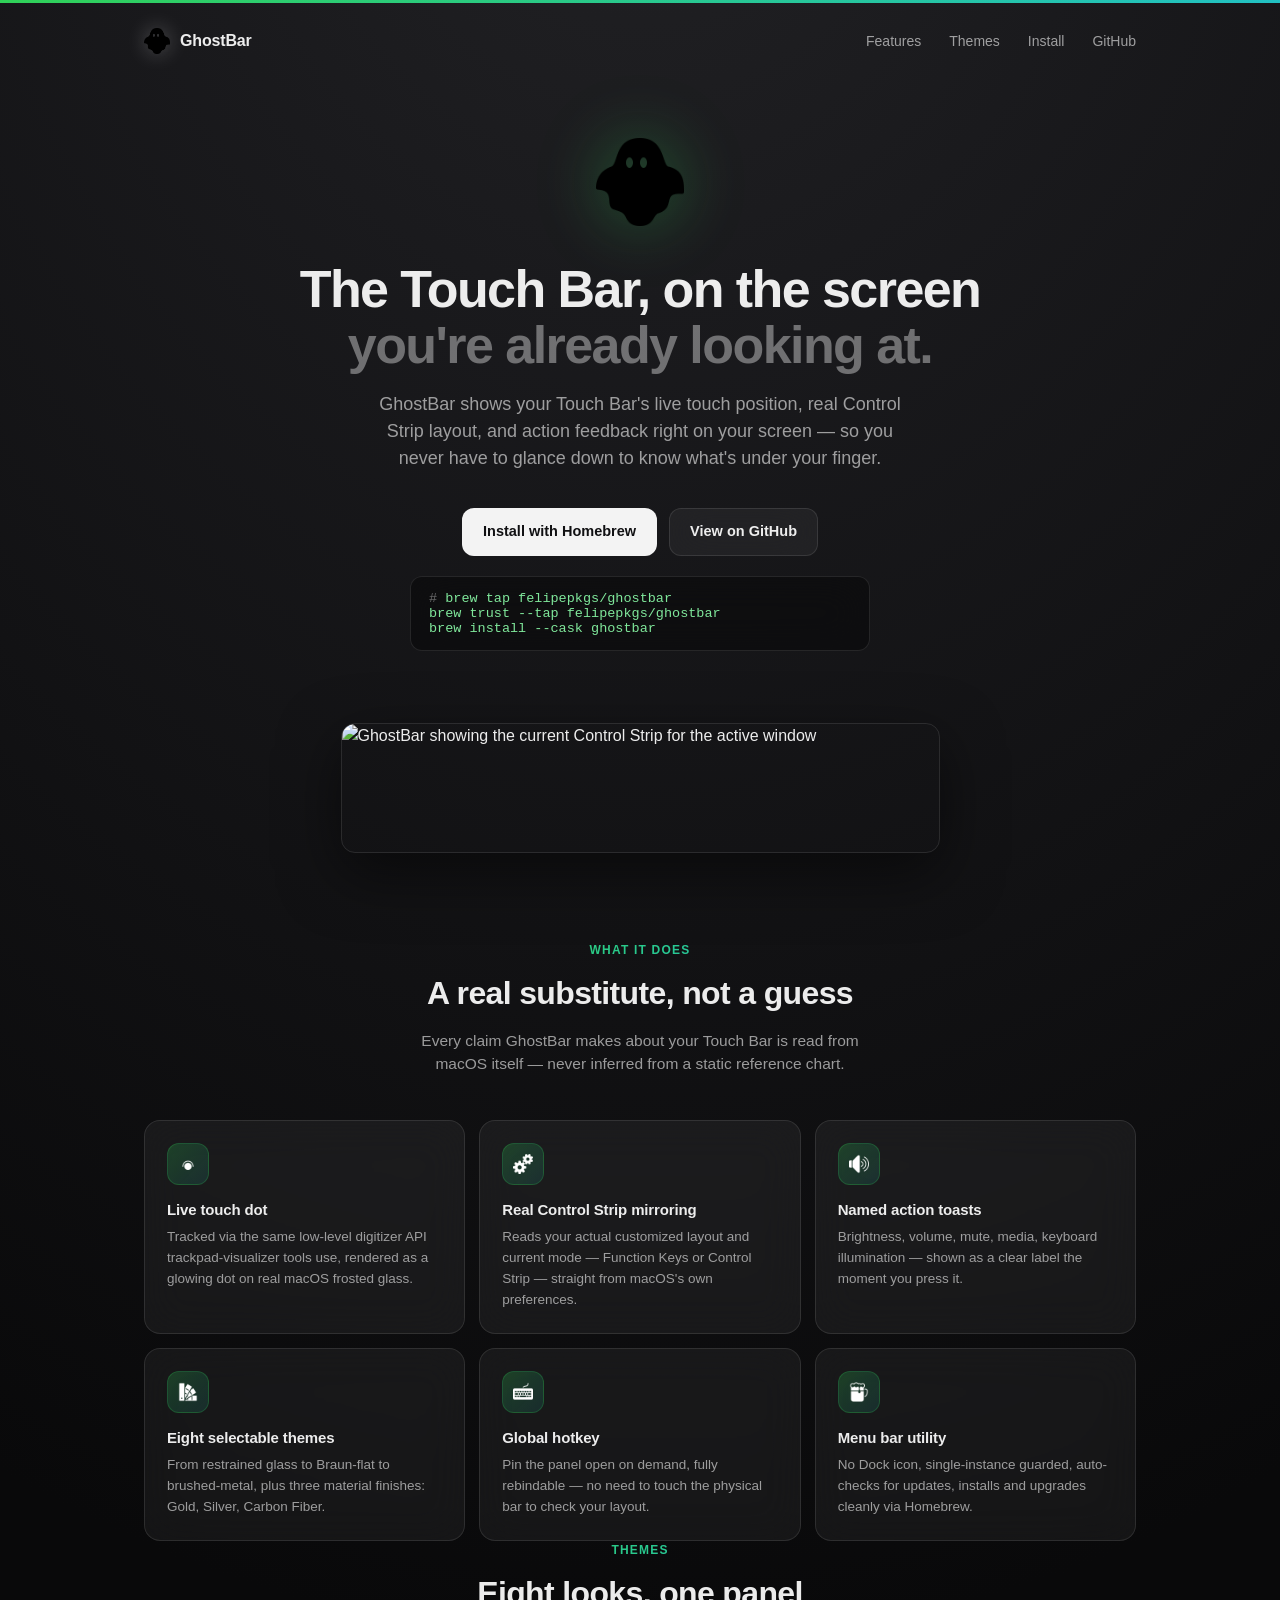
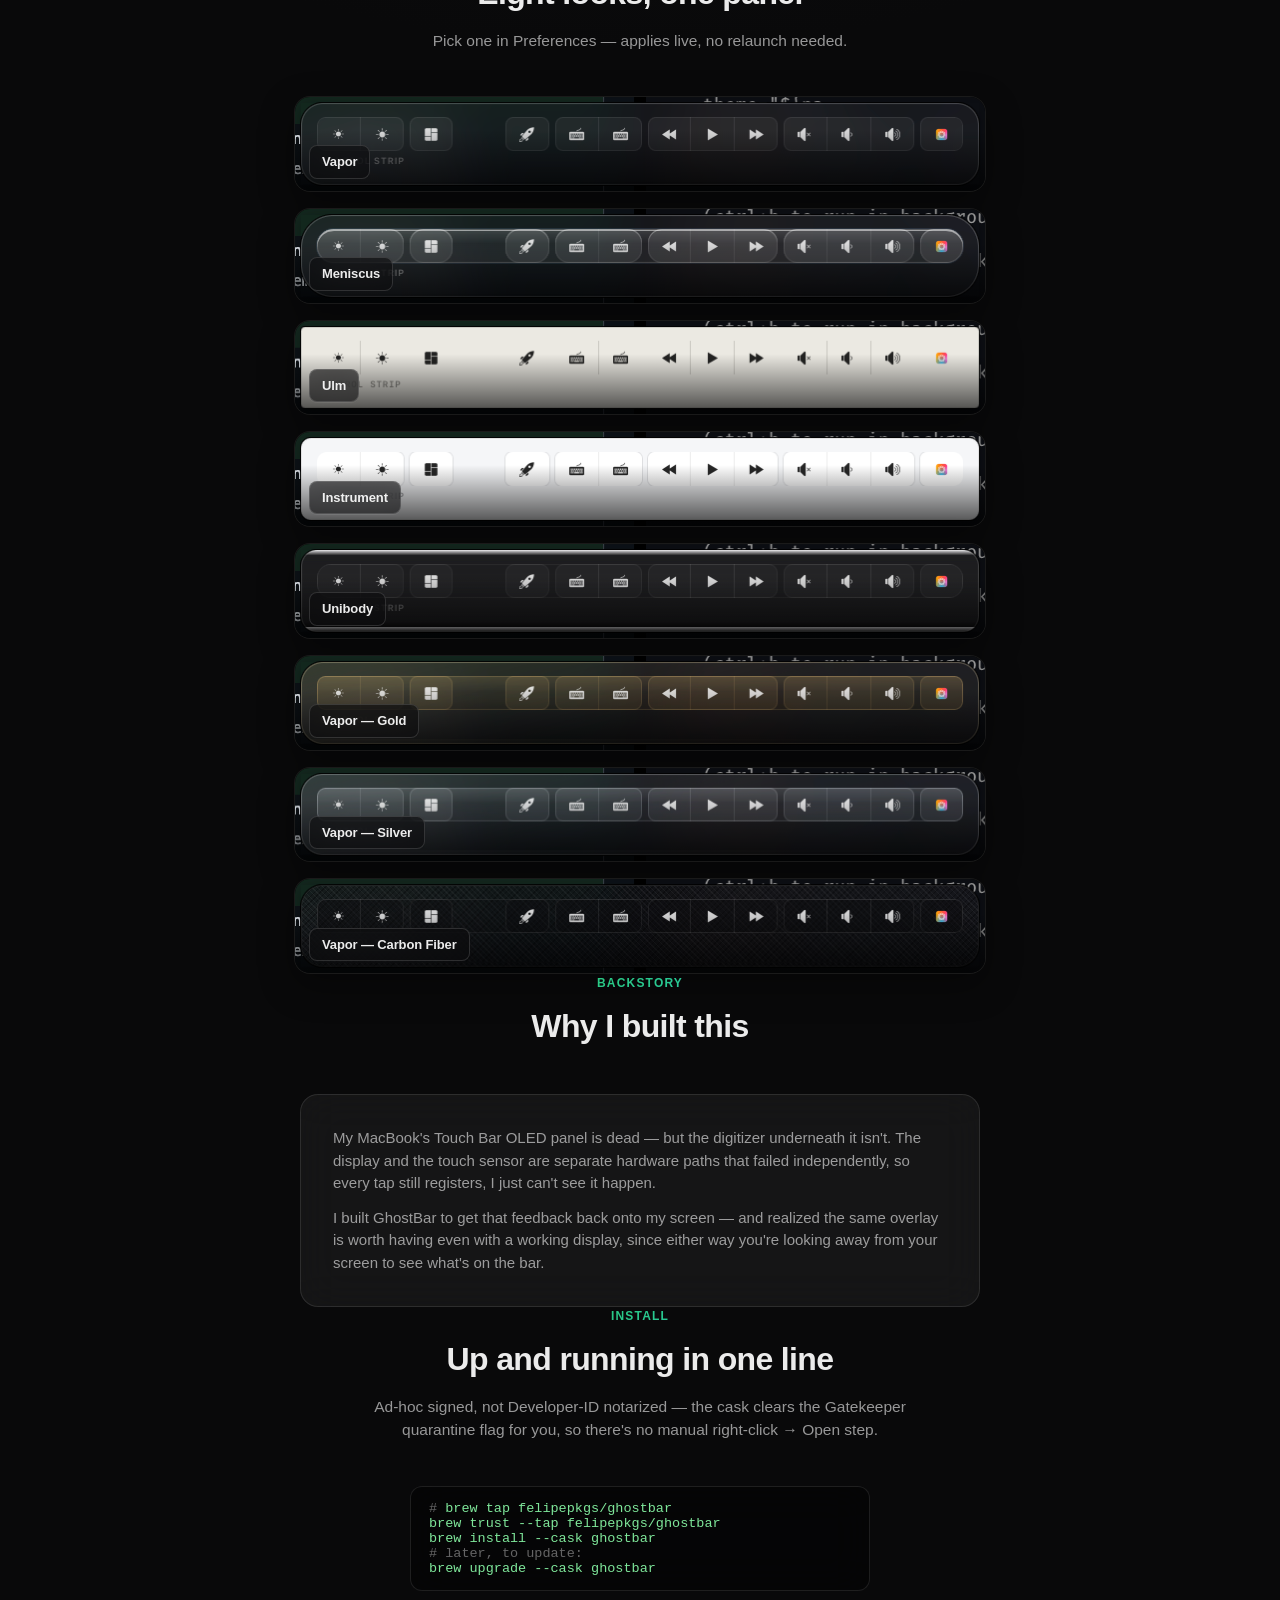
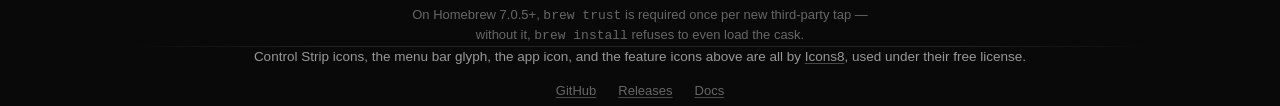
==== commit 0e324462: "docs: add brew trust step to install instructions Homebrew 7.0.5+ refuses to load a cask from an unt" ====
--- a/index.html
+++ b/index.html
@@ -282,6 +282,7 @@
     <a class="btn btn-ghost" href="https://github.com/felipepkgs/GhostBar">View on GitHub</a>
   </div>
   <div class="install-block"><span class="muted"># </span>brew tap felipepkgs/ghostbar
+brew trust --tap felipepkgs/ghostbar
 brew install --cask ghostbar</div>
 </header>
 
@@ -368,9 +369,11 @@
     <p>Ad-hoc signed, not Developer-ID notarized — the cask clears the Gatekeeper quarantine flag for you, so there's no manual right-click → Open step.</p>
   </div>
   <div class="install-block" style="margin-bottom: 0;"><span class="muted"># </span>brew tap felipepkgs/ghostbar
+brew trust --tap felipepkgs/ghostbar
 brew install --cask ghostbar
 <span class="muted"># later, to update:</span>
 brew upgrade --cask ghostbar</div>
+  <p style="max-width: 460px; margin: 14px auto 0; text-align: center; font-size: 13px; color: var(--text-faint);">On Homebrew 7.0.5+, <code>brew trust</code> is required once per new third-party tap — without it, <code>brew install</code> refuses to even load the cask.</p>
 </section>
 
 <footer class="wrap">
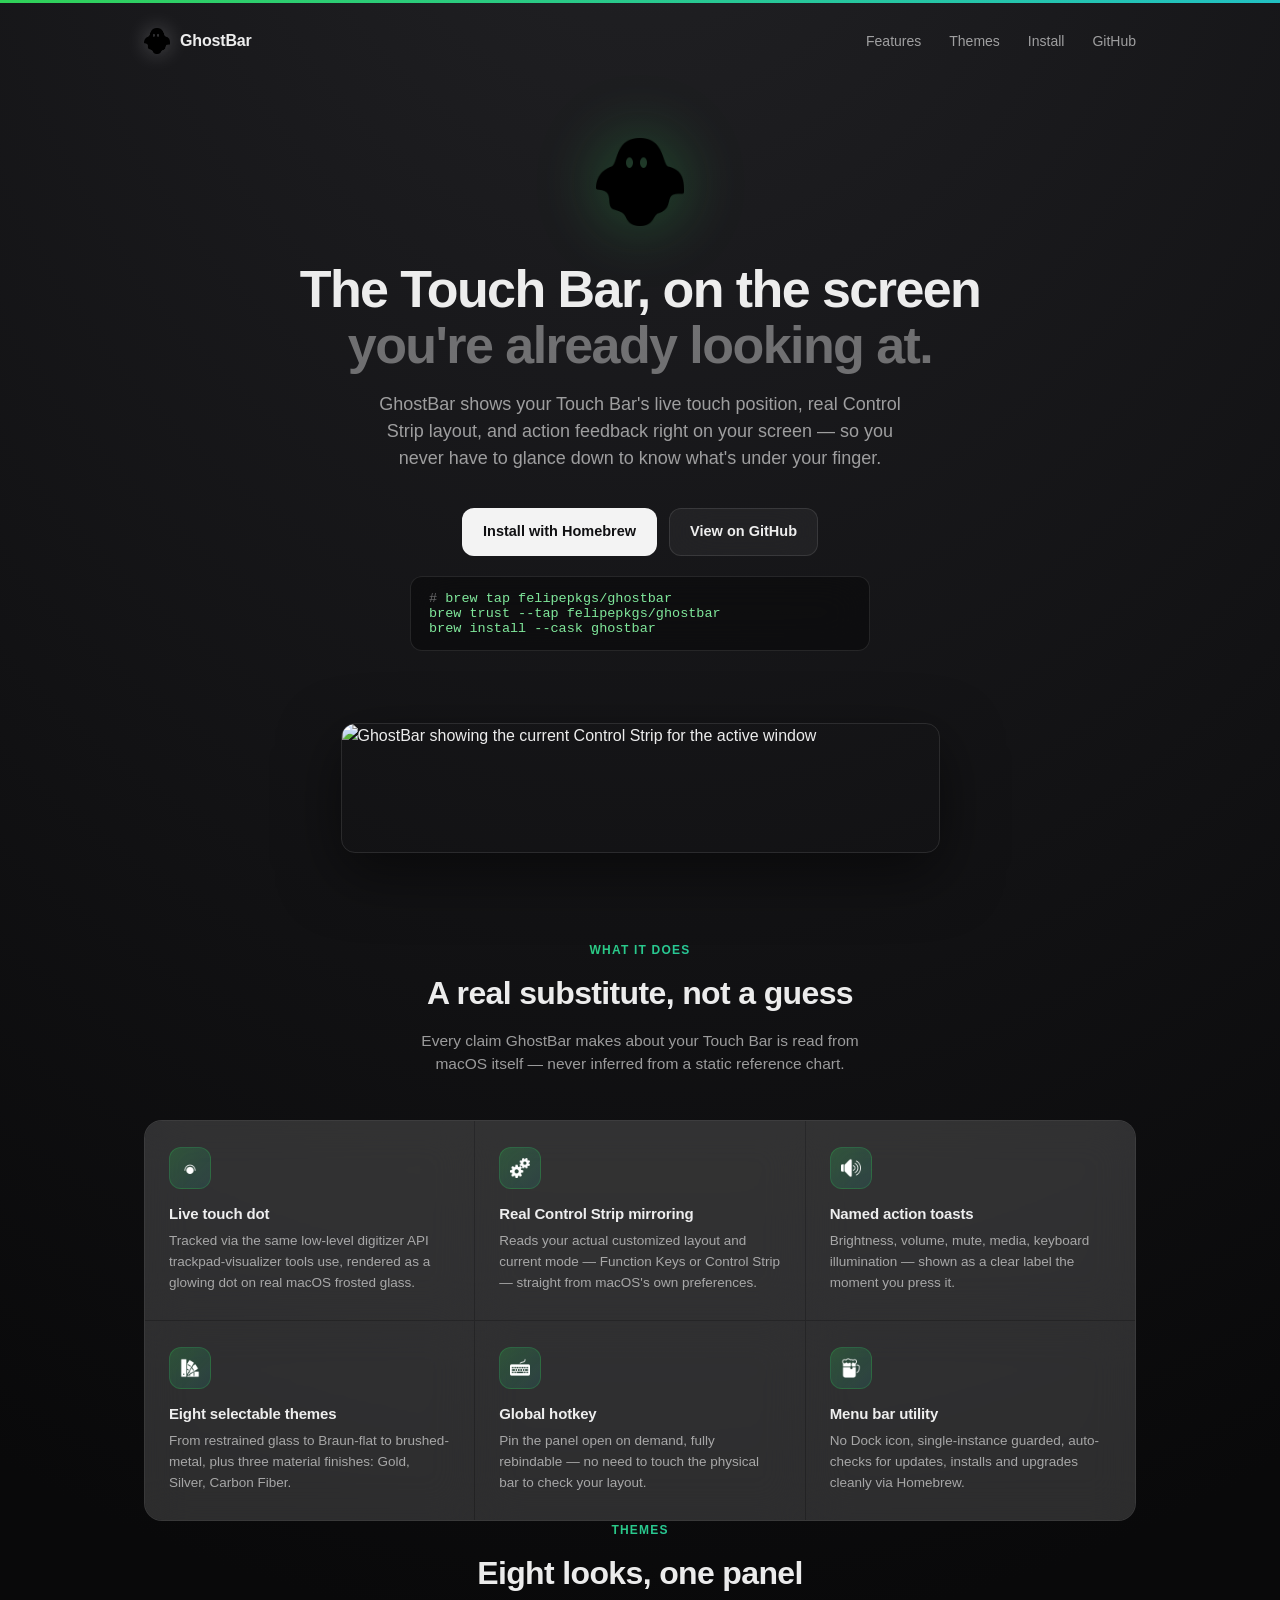
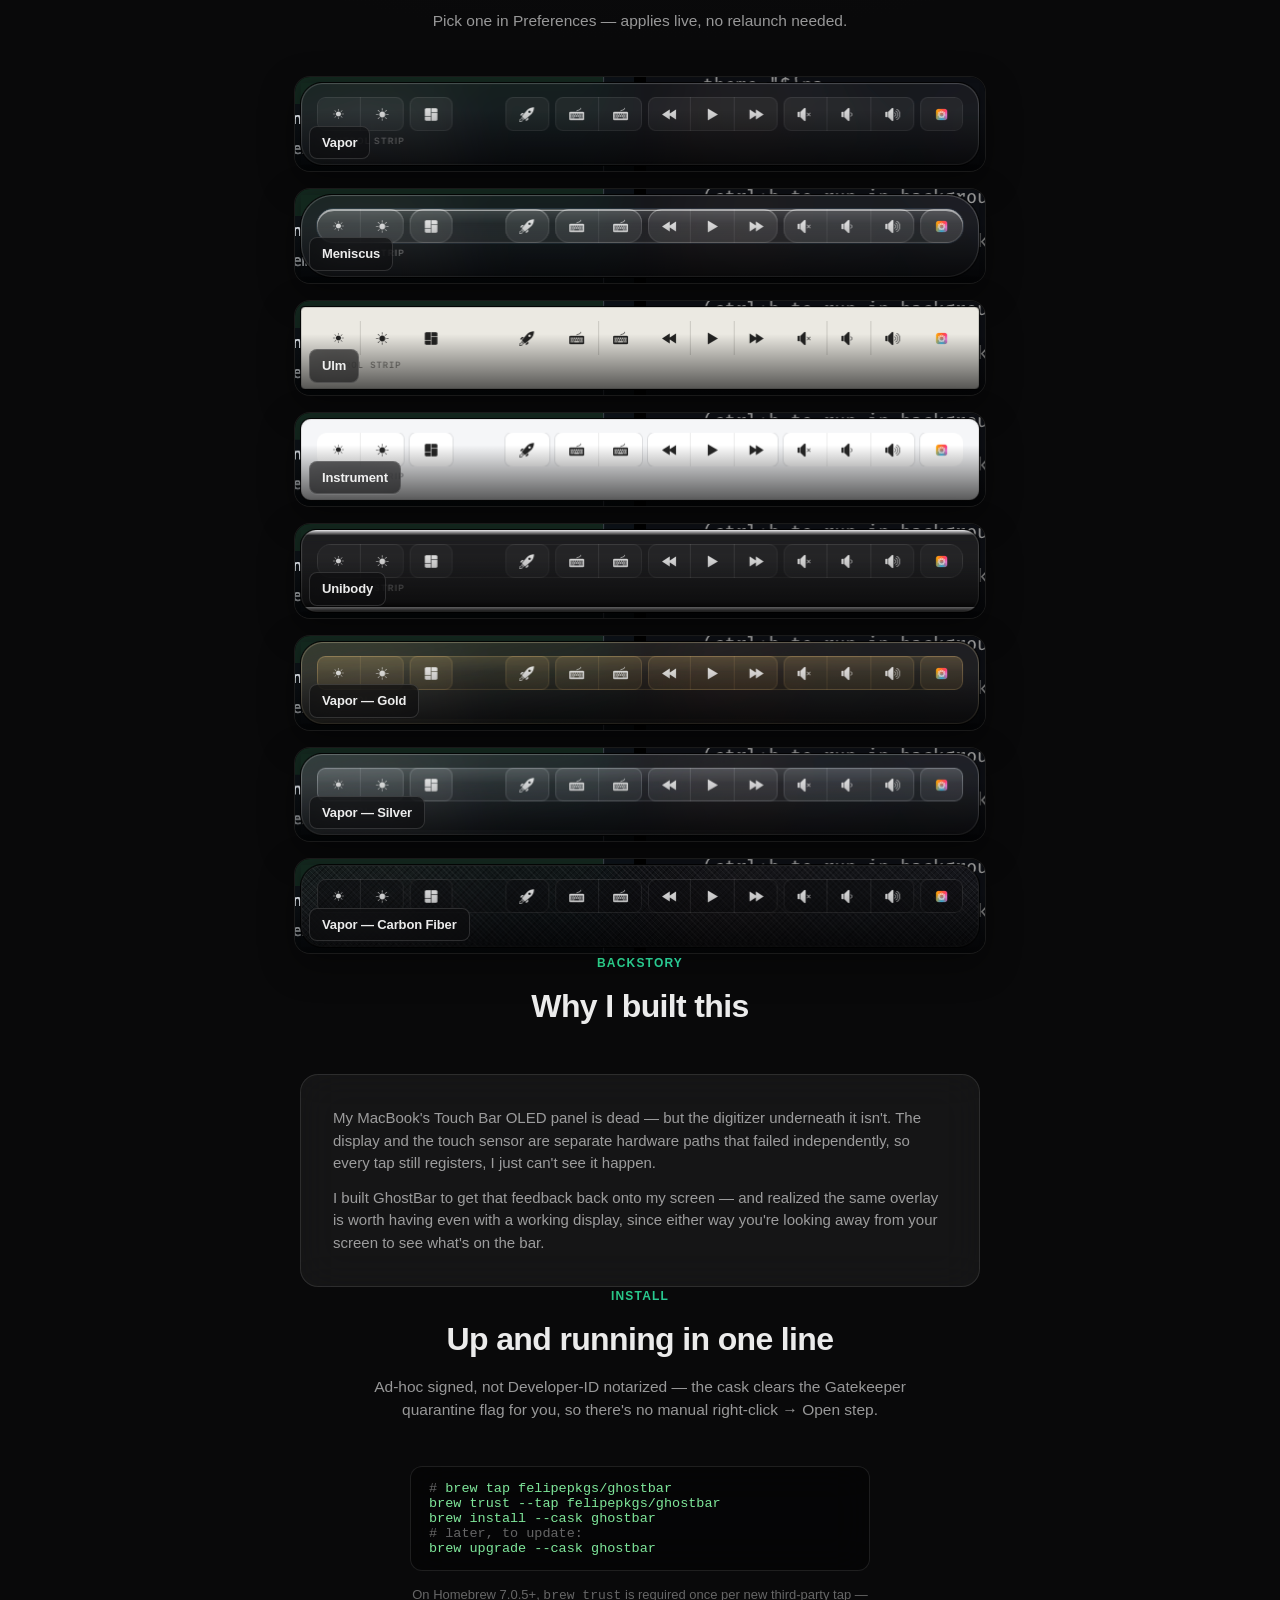
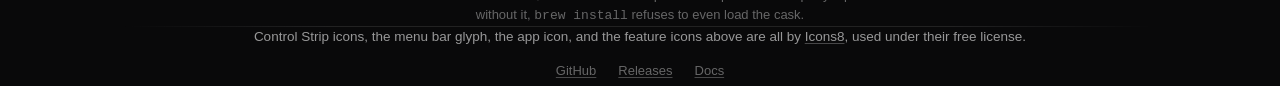
==== commit ccd87fa8: "polish: hairline-grid feature cards Feature grid now uses a 1px gap + border-colored background inst" ====
--- a/index.html
+++ b/index.html
@@ -153,19 +153,19 @@
   .features {
     display: grid;
     grid-template-columns: repeat(3, 1fr);
-    gap: 14px;
+    gap: 1px;
+    background: var(--glass-border);
+    border: 1px solid var(--glass-border);
+    border-radius: 18px;
+    overflow: hidden;
   }
   .feature {
-    padding: 22px;
-    border-radius: 16px;
+    padding: 26px 24px;
     background: var(--glass);
-    border: 1px solid var(--glass-border);
     backdrop-filter: blur(20px);
-    transition: transform .18s ease, border-color .18s ease, background .18s ease;
+    transition: background .18s ease;
   }
   .feature:hover {
-    transform: translateY(-2px);
-    border-color: rgba(48,209,88,0.28);
     background: var(--glass-strong);
   }
   .icon-badge {
